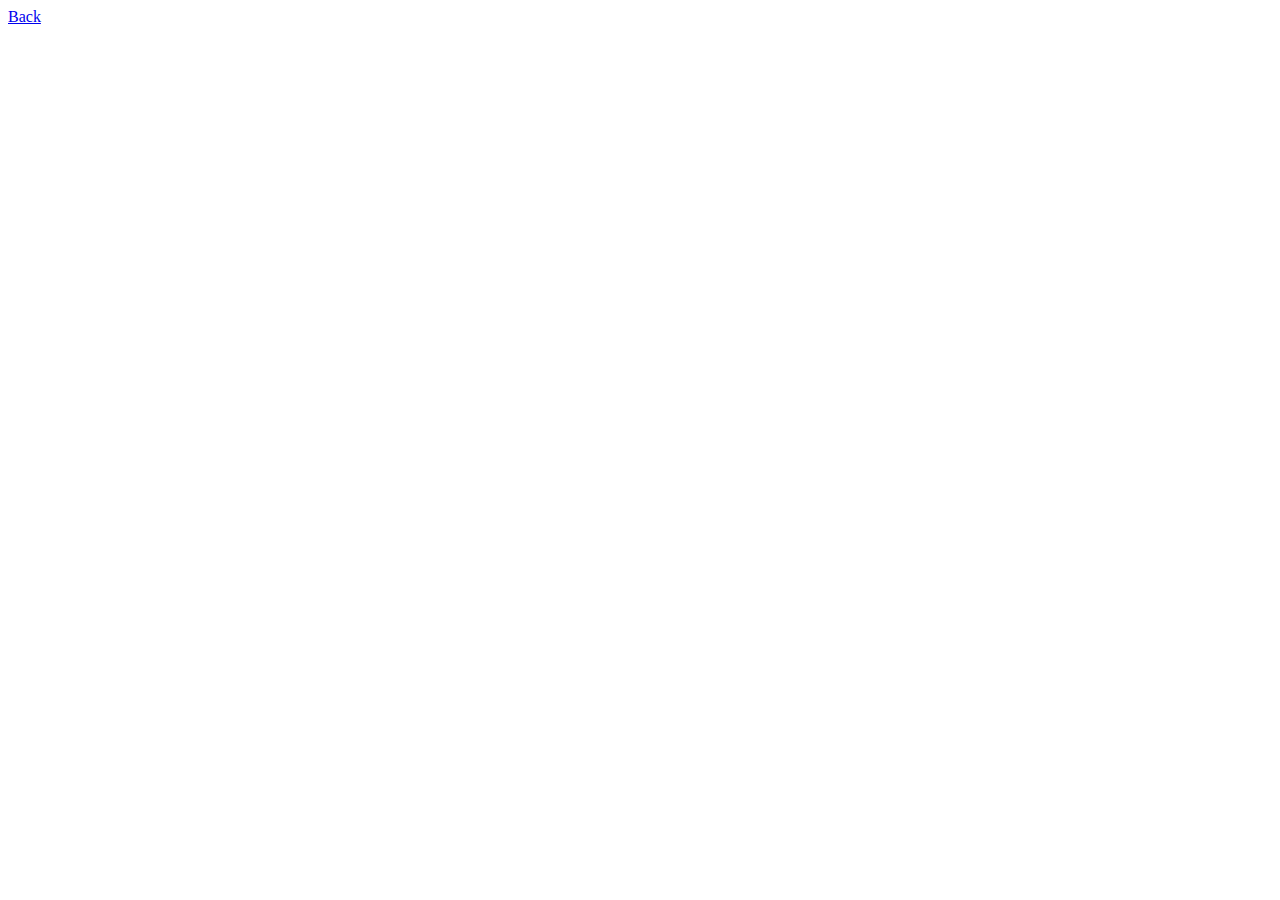
==== dian.html @ b45f8673 "add tailwind" ====
<!DOCTYPE html>
<html lang="en">
<head>
    <meta charset="UTF-8">
    <meta http-equiv="X-UA-Compatible" content="IE=edge">
    <meta name="viewport" content="width=device-width, initial-scale=1.0">
    <title>Radiansyah</title>
</head>
<body>
    <div>
        <a href="/index.html">Back</a>
    </div>
</body>
</html>
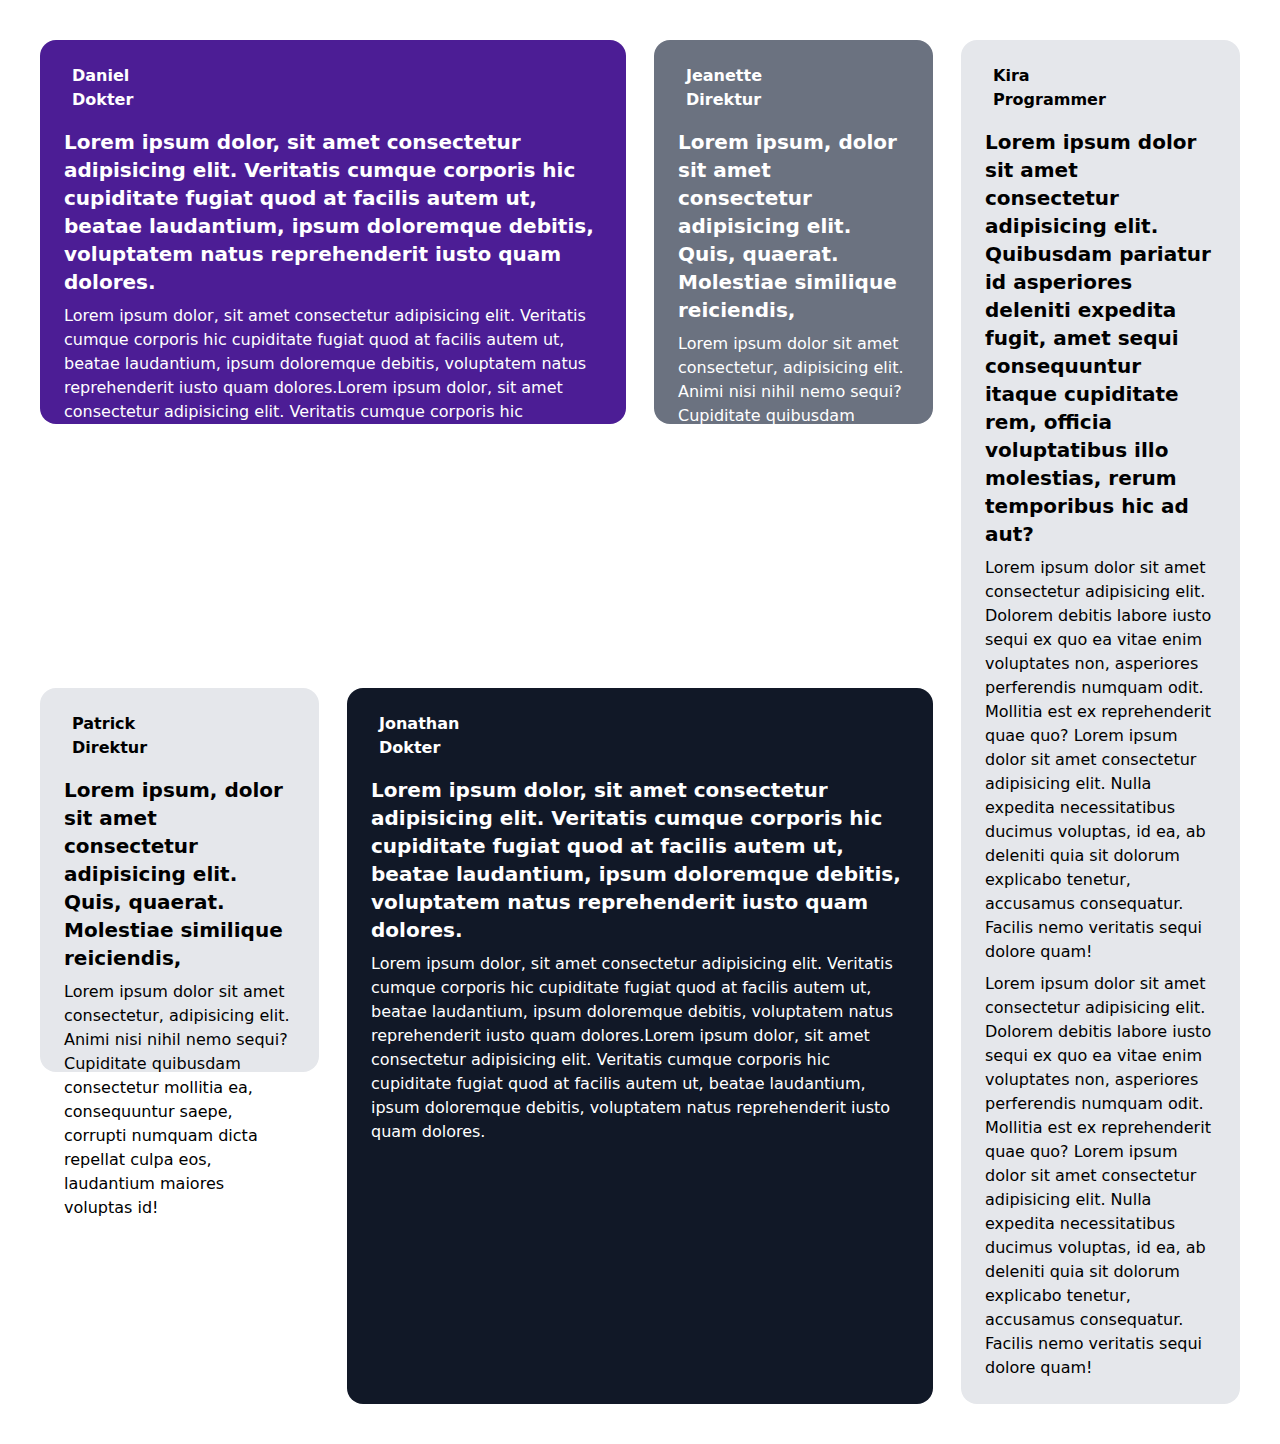
==== commit 16ffcb57: "dian.html" ====
--- a/dian.html
+++ b/dian.html
@@ -4,11 +4,131 @@
     <meta charset="UTF-8">
     <meta http-equiv="X-UA-Compatible" content="IE=edge">
     <meta name="viewport" content="width=device-width, initial-scale=1.0">
-    <title>Radiansyah</title>
+    <link rel="stylesheet" href="tailwind.css">
+    <title>Document</title>
 </head>
 <body>
-    <div>
-        <a href="/index.html">Back</a>
-    </div>
+    <!DOCTYPE html>
+<html lang="en">
+<head>
+    <meta charset="UTF-8">
+    <meta http-equiv="X-UA-Compatible" content="IE=edge">
+    <meta name="viewport" content="width=device-width, initial-scale=1.0">
+    <title>Document</title>
+    <link rel="stylesheet" href="tailwind.css">
+</head>
+<body>
+
+        <div class="grid grid-cols-4 gap-7 justify-center m-10">
+            <div class="col-span-2 bg-purple-900 p-6 rounded-2xl h-96">
+                <div class="flex">
+                    <img src="image-daniel.jpg" alt="" class="rounded-full">
+                    <div class="ml-2">
+                        <p class="text-white font-semibold">Daniel</p>
+                        <p class="text-white font-semibold">Dokter</p>
+                    </div>      
+                </div>
+                <div class="mt-4">
+                    <h1 class="text-white text-xl font-bold">Lorem ipsum dolor, sit amet consectetur adipisicing elit. Veritatis cumque corporis hic 
+                    cupiditate fugiat quod at facilis autem ut, beatae laudantium, ipsum doloremque debitis, 
+                    voluptatem natus reprehenderit iusto quam dolores.
+                    </h1>
+                    <p class="mt-2 text-white">Lorem ipsum dolor, sit amet consectetur adipisicing elit. Veritatis cumque corporis hic 
+                        cupiditate fugiat quod at facilis autem ut, beatae laudantium, ipsum doloremque debitis, 
+                        voluptatem natus reprehenderit iusto quam dolores.Lorem ipsum dolor, sit amet consectetur 
+                        adipisicing elit. Veritatis cumque corporis hic cupiditate fugiat quod at facilis autem ut,
+                        beatae laudantium, ipsum doloremque debitis, voluptatem natus reprehenderit iusto quam dolores.
+                    </p>
+                </div>
+            </div>
+            <div class="bg-gray-500 p-6 rounded-2xl h-96">
+                <div class="flex">
+                    <img src="image-jeanette.jpg" alt="" class="rounded-full">
+                    <div class="ml-2">
+                        <p class="text-white font-semibold">Jeanette</p>
+                        <p class="text-white font-semibold">Direktur</p>
+                    </div>      
+                </div>
+                <div class="mt-4">
+                    <h1 class="text-white text-xl font-bold">
+                        Lorem ipsum, dolor sit amet consectetur adipisicing elit. Quis, quaerat. Molestiae similique 
+                        reiciendis, 
+                    </h1>
+                    <p class="mt-2 text-white">Lorem ipsum dolor sit amet consectetur, adipisicing elit. Animi nisi nihil nemo sequi? Cupiditate 
+                    quibusdam consectetur mollitia ea, consequuntur saepe, corrupti numquam dicta repellat culpa eos, 
+                    laudantium maiores voluptas id!
+                    </p>
+                </div>
+
+            </div>
+            <div class="row-span-2 bg-gray-200 p-6 rounded-2xl ">
+                <div class="flex">
+                    <img src="image-kira.jpg" alt="" class="rounded-full">
+                    <div class="ml-2">
+                        <p class=" font-semibold">Kira</p>
+                        <p class="font-semibold">Programmer</p>
+                    </div>      
+                </div>
+                <div class="mt-4">
+                    <h1 class="text-xl font-bold">Lorem ipsum dolor sit amet consectetur adipisicing elit. Quibusdam pariatur id asperiores 
+                        deleniti expedita fugit, amet sequi consequuntur itaque cupiditate rem, officia voluptatibus 
+                        illo molestias, rerum temporibus hic ad aut?
+                    </h1>
+                    <p class="mt-2">Lorem ipsum dolor sit amet consectetur adipisicing elit. Dolorem debitis labore iusto sequi 
+                    ex quo ea vitae enim voluptates non, asperiores perferendis numquam odit. Mollitia est ex reprehenderit quae quo?
+                    Lorem ipsum dolor sit amet consectetur adipisicing elit. Nulla expedita necessitatibus ducimus voluptas, id ea, ab 
+                    deleniti quia sit dolorum explicabo tenetur, accusamus consequatur. Facilis nemo veritatis sequi dolore quam!
+                    </p>
+                    <p class="mt-2">Lorem ipsum dolor sit amet consectetur adipisicing elit. Dolorem debitis labore iusto sequi 
+                    ex quo ea vitae enim voluptates non, asperiores perferendis numquam odit. Mollitia est ex reprehenderit quae quo?
+                    Lorem ipsum dolor sit amet consectetur adipisicing elit. Nulla expedita necessitatibus ducimus voluptas, id ea, ab 
+                    deleniti quia sit dolorum explicabo tenetur, accusamus consequatur. Facilis nemo veritatis sequi dolore quam!
+                    </p>
+                </div>
+            </div>
+            <div class="bg-gray-200 p-6 rounded-2xl h-96">
+                <div class="flex">
+                    <img src="image-patrick.jpg" alt="" class="rounded-full">
+                    <div class="ml-2">
+                        <p class="font-semibold">Patrick</p>
+                        <p class="font-semibold">Direktur</p>
+                    </div>      
+                </div>
+                <div class="mt-4">
+                    <h1 class="text-xl font-bold">
+                        Lorem ipsum, dolor sit amet consectetur adipisicing elit. Quis, quaerat. Molestiae similique 
+                        reiciendis, 
+                    </h1>
+                    <p class="mt-2">Lorem ipsum dolor sit amet consectetur, adipisicing elit. Animi nisi nihil nemo sequi? Cupiditate 
+                    quibusdam consectetur mollitia ea, consequuntur saepe, corrupti numquam dicta repellat culpa eos, 
+                    laudantium maiores voluptas id!
+                    </p>
+                </div>
+            </div>
+            <div class="col-span-2 bg-gray-900 p-6 rounded-2xl">
+                <div class="flex">
+                    <img src="image-jonathan.jpg" alt="" class="rounded-full">
+                    <div class="ml-2">
+                        <p class="text-white font-semibold">Jonathan</p>
+                        <p class="text-white font-semibold">Dokter</p>
+                    </div>      
+                </div>
+                <div class="mt-4">
+                    <h1 class="text-xl font-bold text-white">Lorem ipsum dolor, sit amet consectetur adipisicing elit. Veritatis cumque corporis hic 
+                    cupiditate fugiat quod at facilis autem ut, beatae laudantium, ipsum doloremque debitis, 
+                    voluptatem natus reprehenderit iusto quam dolores.
+                    </h1>
+                    <p class="mt-2 text-white">Lorem ipsum dolor, sit amet consectetur adipisicing elit. Veritatis cumque corporis hic 
+                        cupiditate fugiat quod at facilis autem ut, beatae laudantium, ipsum doloremque debitis, 
+                        voluptatem natus reprehenderit iusto quam dolores.Lorem ipsum dolor, sit amet consectetur 
+                        adipisicing elit. Veritatis cumque corporis hic cupiditate fugiat quod at facilis autem ut,
+                        beatae laudantium, ipsum doloremque debitis, voluptatem natus reprehenderit iusto quam dolores.
+                    </p>
+                </div>
+            </div>        
+        </div>  
+    
+</body>
+</html>
 </body>
 </html>